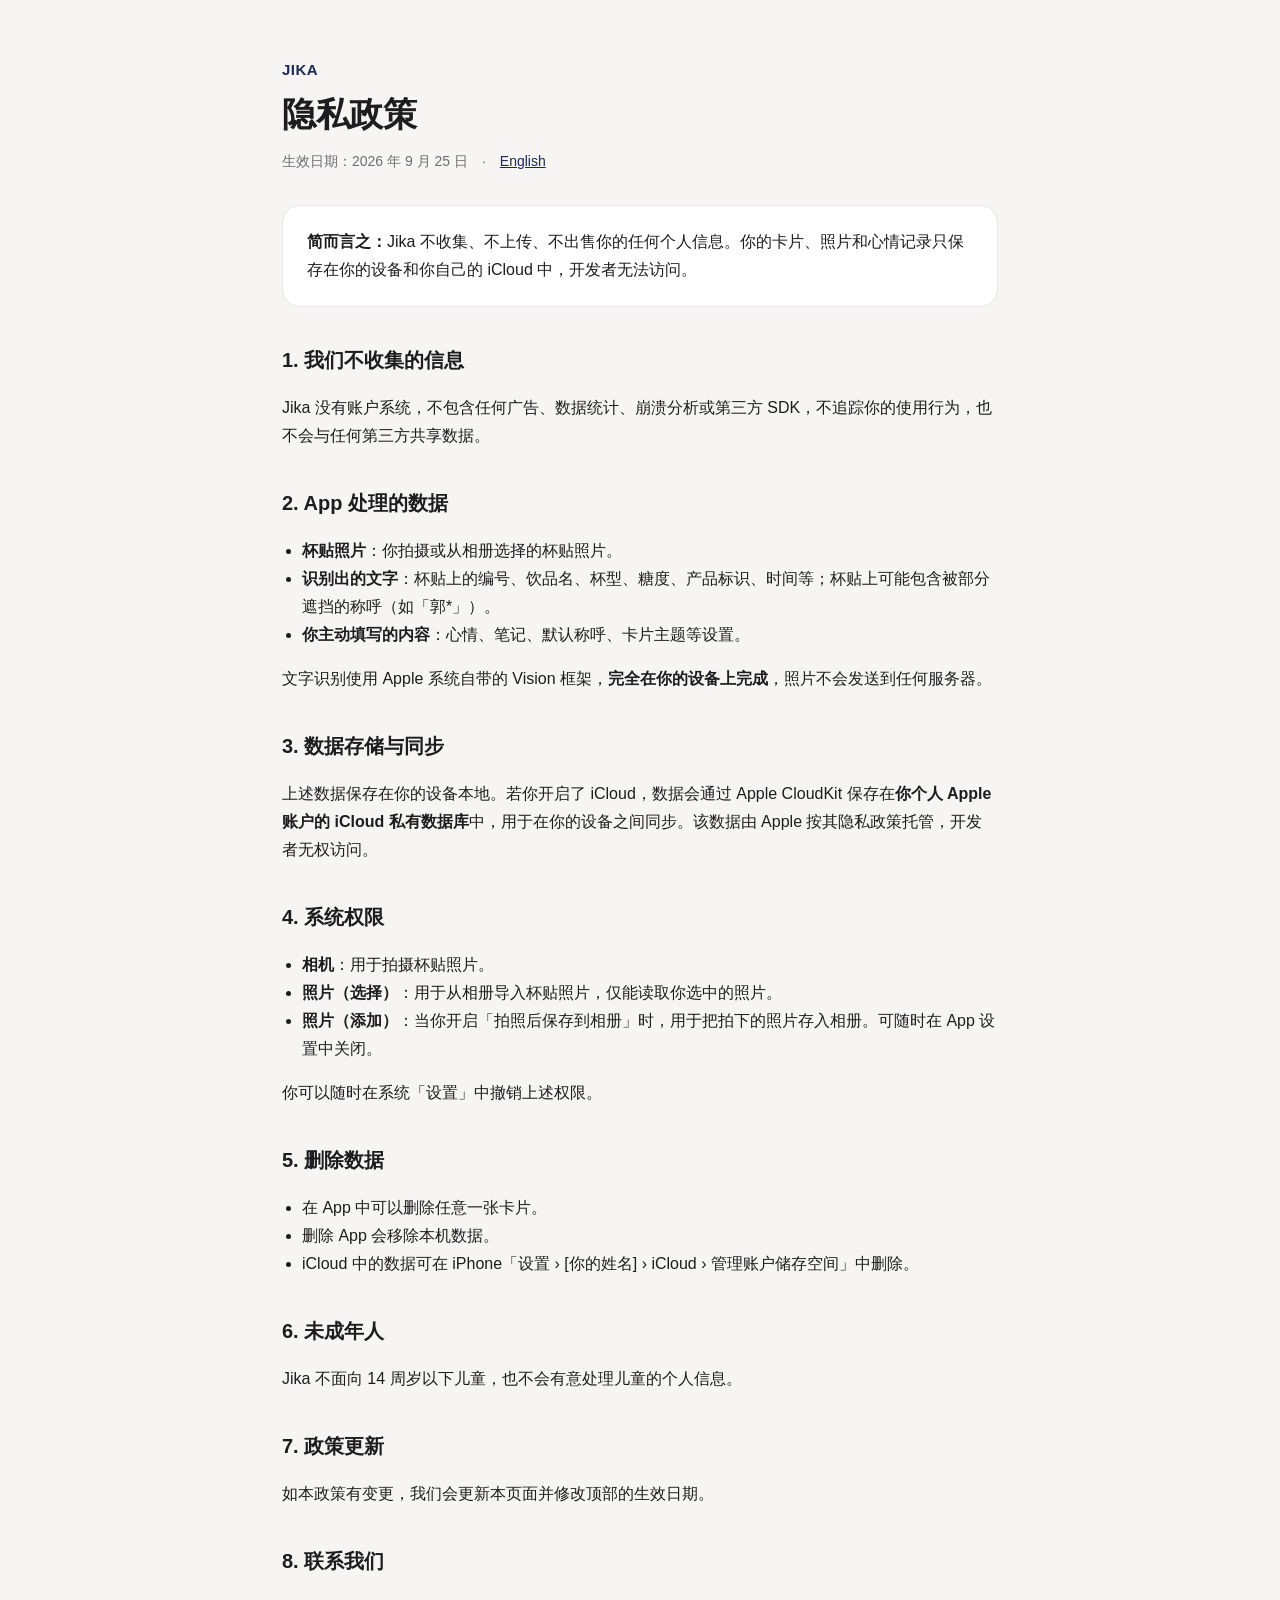
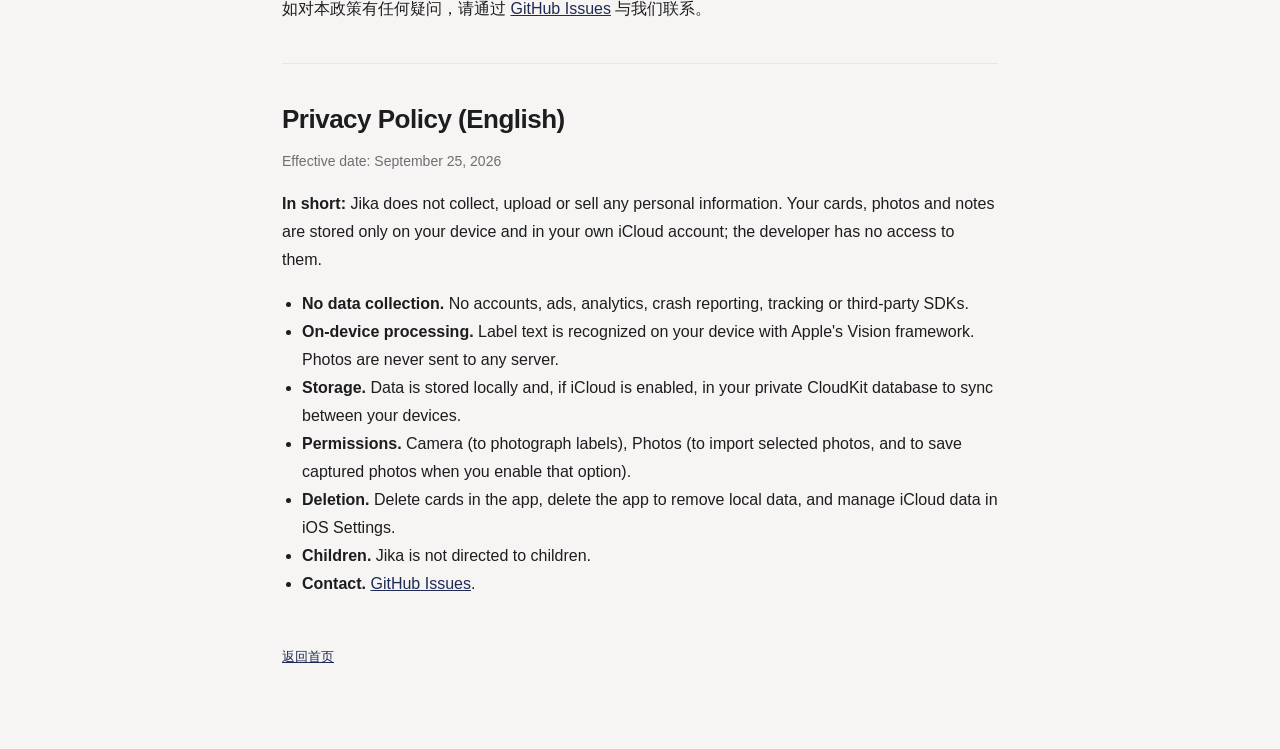
==== privacy.html @ 381db235 "Add Jika public site: home, privacy policy, terms Co-Authored-By: Claude Opus 5.5 <noreply@anthropic" ====
<!doctype html>
<html lang="zh-CN"><head><meta charset="utf-8"><meta name="viewport" content="width=device-width,initial-scale=1">
<title>隐私政策 · Jika</title><link rel="stylesheet" href="style.css"></head>
<body><main>
<header><a class="brand" href="./">JIKA</a>
<h1>隐私政策</h1>
<p class="muted">生效日期：2026 年 9 月 25 日　·　<a href="#en">English</a></p>
</header>

<div class="card"><b>简而言之：</b>Jika 不收集、不上传、不出售你的任何个人信息。你的卡片、照片和心情记录只保存在你的设备和你自己的 iCloud 中，开发者无法访问。</div>

<h2>1. 我们不收集的信息</h2>
<p>Jika 没有账户系统，不包含任何广告、数据统计、崩溃分析或第三方 SDK，不追踪你的使用行为，也不会与任何第三方共享数据。</p>

<h2>2. App 处理的数据</h2>
<ul>
<li><b>杯贴照片</b>：你拍摄或从相册选择的杯贴照片。</li>
<li><b>识别出的文字</b>：杯贴上的编号、饮品名、杯型、糖度、产品标识、时间等；杯贴上可能包含被部分遮挡的称呼（如「郭*」）。</li>
<li><b>你主动填写的内容</b>：心情、笔记、默认称呼、卡片主题等设置。</li>
</ul>
<p>文字识别使用 Apple 系统自带的 Vision 框架，<b>完全在你的设备上完成</b>，照片不会发送到任何服务器。</p>

<h2>3. 数据存储与同步</h2>
<p>上述数据保存在你的设备本地。若你开启了 iCloud，数据会通过 Apple CloudKit 保存在<b>你个人 Apple 账户的 iCloud 私有数据库</b>中，用于在你的设备之间同步。该数据由 Apple 按其隐私政策托管，开发者无权访问。</p>

<h2>4. 系统权限</h2>
<ul>
<li><b>相机</b>：用于拍摄杯贴照片。</li>
<li><b>照片（选择）</b>：用于从相册导入杯贴照片，仅能读取你选中的照片。</li>
<li><b>照片（添加）</b>：当你开启「拍照后保存到相册」时，用于把拍下的照片存入相册。可随时在 App 设置中关闭。</li>
</ul>
<p>你可以随时在系统「设置」中撤销上述权限。</p>

<h2>5. 删除数据</h2>
<ul>
<li>在 App 中可以删除任意一张卡片。</li>
<li>删除 App 会移除本机数据。</li>
<li>iCloud 中的数据可在 iPhone「设置 › [你的姓名] › iCloud › 管理账户储存空间」中删除。</li>
</ul>

<h2>6. 未成年人</h2>
<p>Jika 不面向 14 周岁以下儿童，也不会有意处理儿童的个人信息。</p>

<h2>7. 政策更新</h2>
<p>如本政策有变更，我们会更新本页面并修改顶部的生效日期。</p>

<h2>8. 联系我们</h2>
<p>如对本政策有任何疑问，请通过 <a href="https://github.com/eatlei/jika-app/issues">GitHub Issues</a> 与我们联系。</p>

<hr>
<h1 id="en" style="font-size:26px">Privacy Policy (English)</h1>
<p class="muted">Effective date: September 25, 2026</p>
<p><b>In short:</b> Jika does not collect, upload or sell any personal information. Your cards, photos and notes are stored only on your device and in your own iCloud account; the developer has no access to them.</p>
<ul>
<li><b>No data collection.</b> No accounts, ads, analytics, crash reporting, tracking or third‑party SDKs.</li>
<li><b>On‑device processing.</b> Label text is recognized on your device with Apple's Vision framework. Photos are never sent to any server.</li>
<li><b>Storage.</b> Data is stored locally and, if iCloud is enabled, in your private CloudKit database to sync between your devices.</li>
<li><b>Permissions.</b> Camera (to photograph labels), Photos (to import selected photos, and to save captured photos when you enable that option).</li>
<li><b>Deletion.</b> Delete cards in the app, delete the app to remove local data, and manage iCloud data in iOS Settings.</li>
<li><b>Children.</b> Jika is not directed to children.</li>
<li><b>Contact.</b> <a href="https://github.com/eatlei/jika-app/issues">GitHub Issues</a>.</li>
</ul>
<footer><a href="./">返回首页</a></footer>
</main></body></html>
---- style.css ----
:root{--bg:#f6f5f3;--fg:#1d1d1f;--muted:#6e6e73;--card:#fff;--line:#e5e5ea;--accent:#1e2a55}
@media (prefers-color-scheme:dark){:root{--bg:#0d0d12;--fg:#f5f5f7;--muted:#a1a1a6;--card:#1c1c22;--line:#2c2c34;--accent:#9fb3ff}}
*{box-sizing:border-box}
body{margin:0;background:var(--bg);color:var(--fg);font:16px/1.75 -apple-system,BlinkMacSystemFont,"PingFang SC","Helvetica Neue",sans-serif}
main{max-width:760px;margin:0 auto;padding:56px 22px 80px}
header{margin-bottom:32px}
.brand{font-weight:800;font-size:15px;letter-spacing:.5px;color:var(--accent);text-decoration:none}
h1{font-size:34px;line-height:1.2;margin:10px 0 6px;letter-spacing:-.5px}
h2{font-size:20px;margin:36px 0 8px}
p,li{color:var(--fg)}
.muted{color:var(--muted);font-size:14px}
.card{background:var(--card);border:1px solid var(--line);border-radius:18px;padding:22px 24px;margin:18px 0}
ul{padding-left:20px}
a{color:var(--accent)}
nav a{margin-right:18px;font-size:15px}
hr{border:none;border-top:1px solid var(--line);margin:40px 0}
footer{margin-top:48px;font-size:13px;color:var(--muted)}
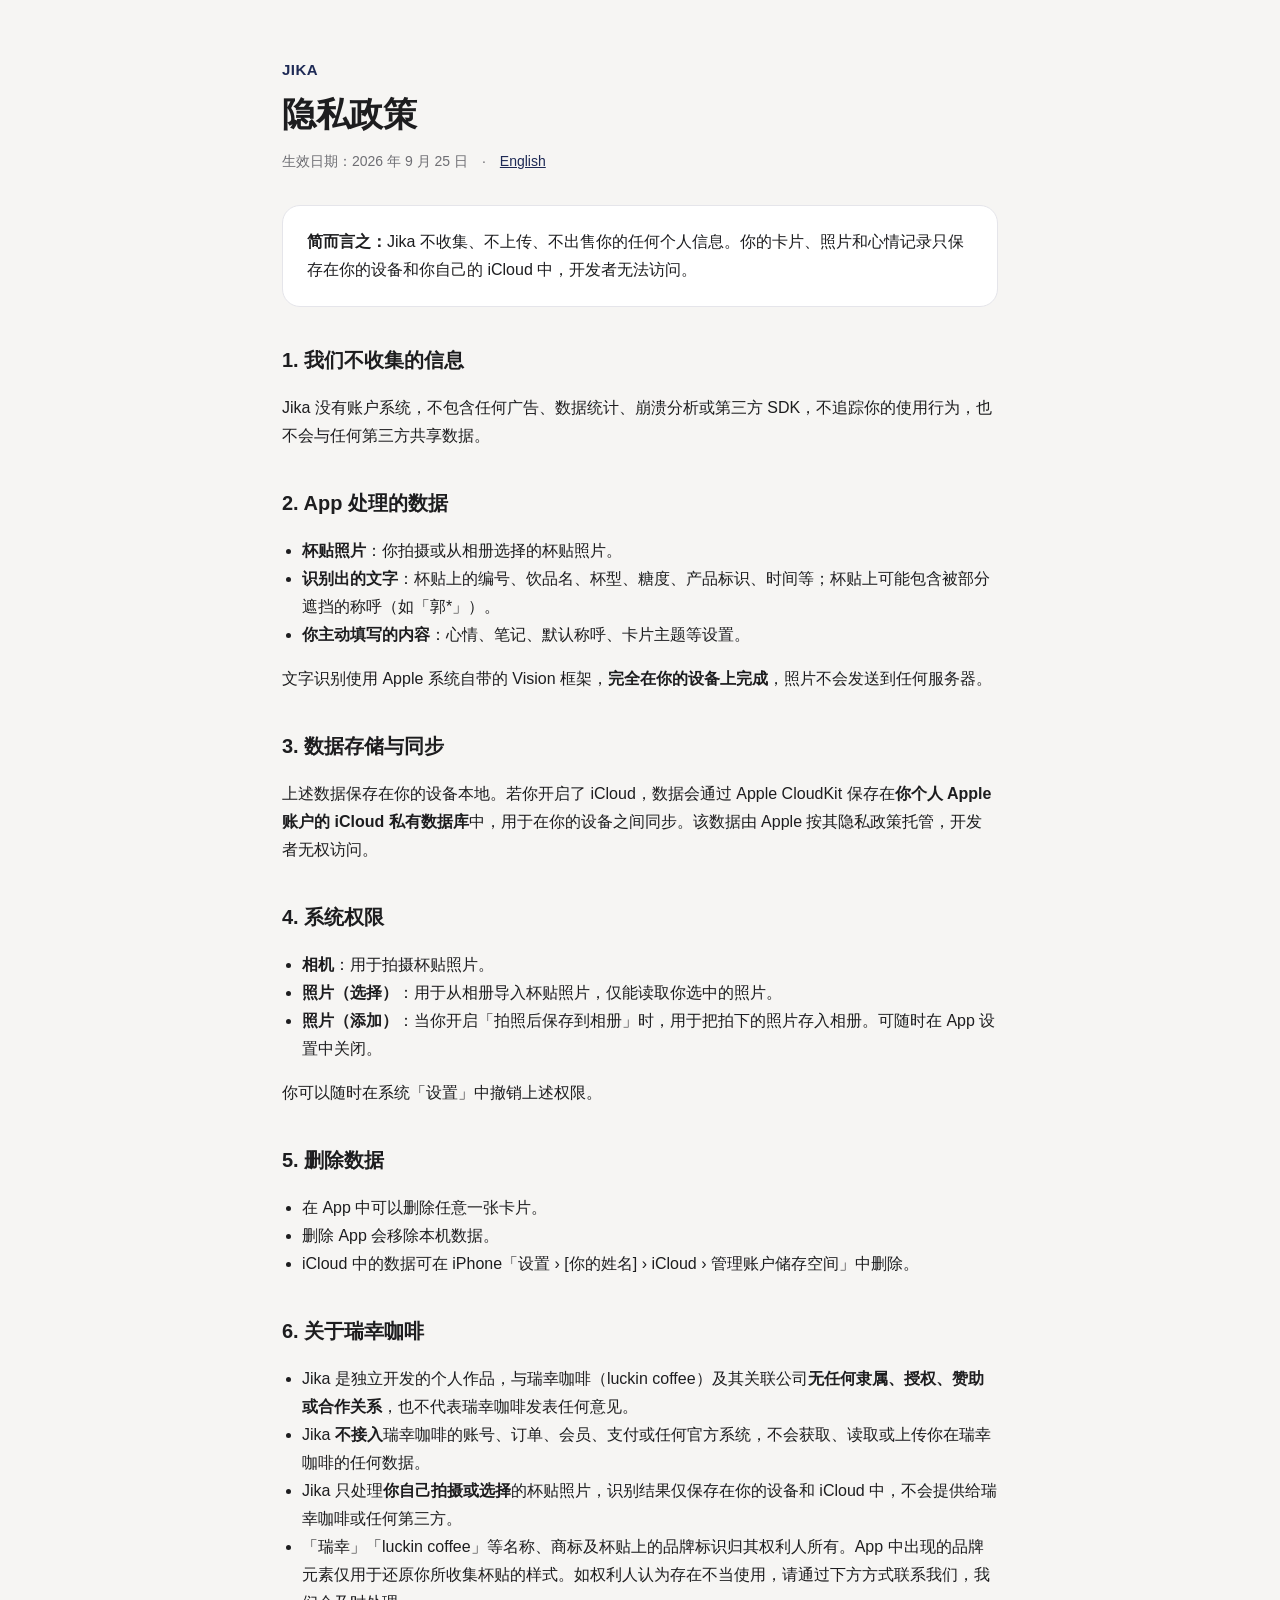
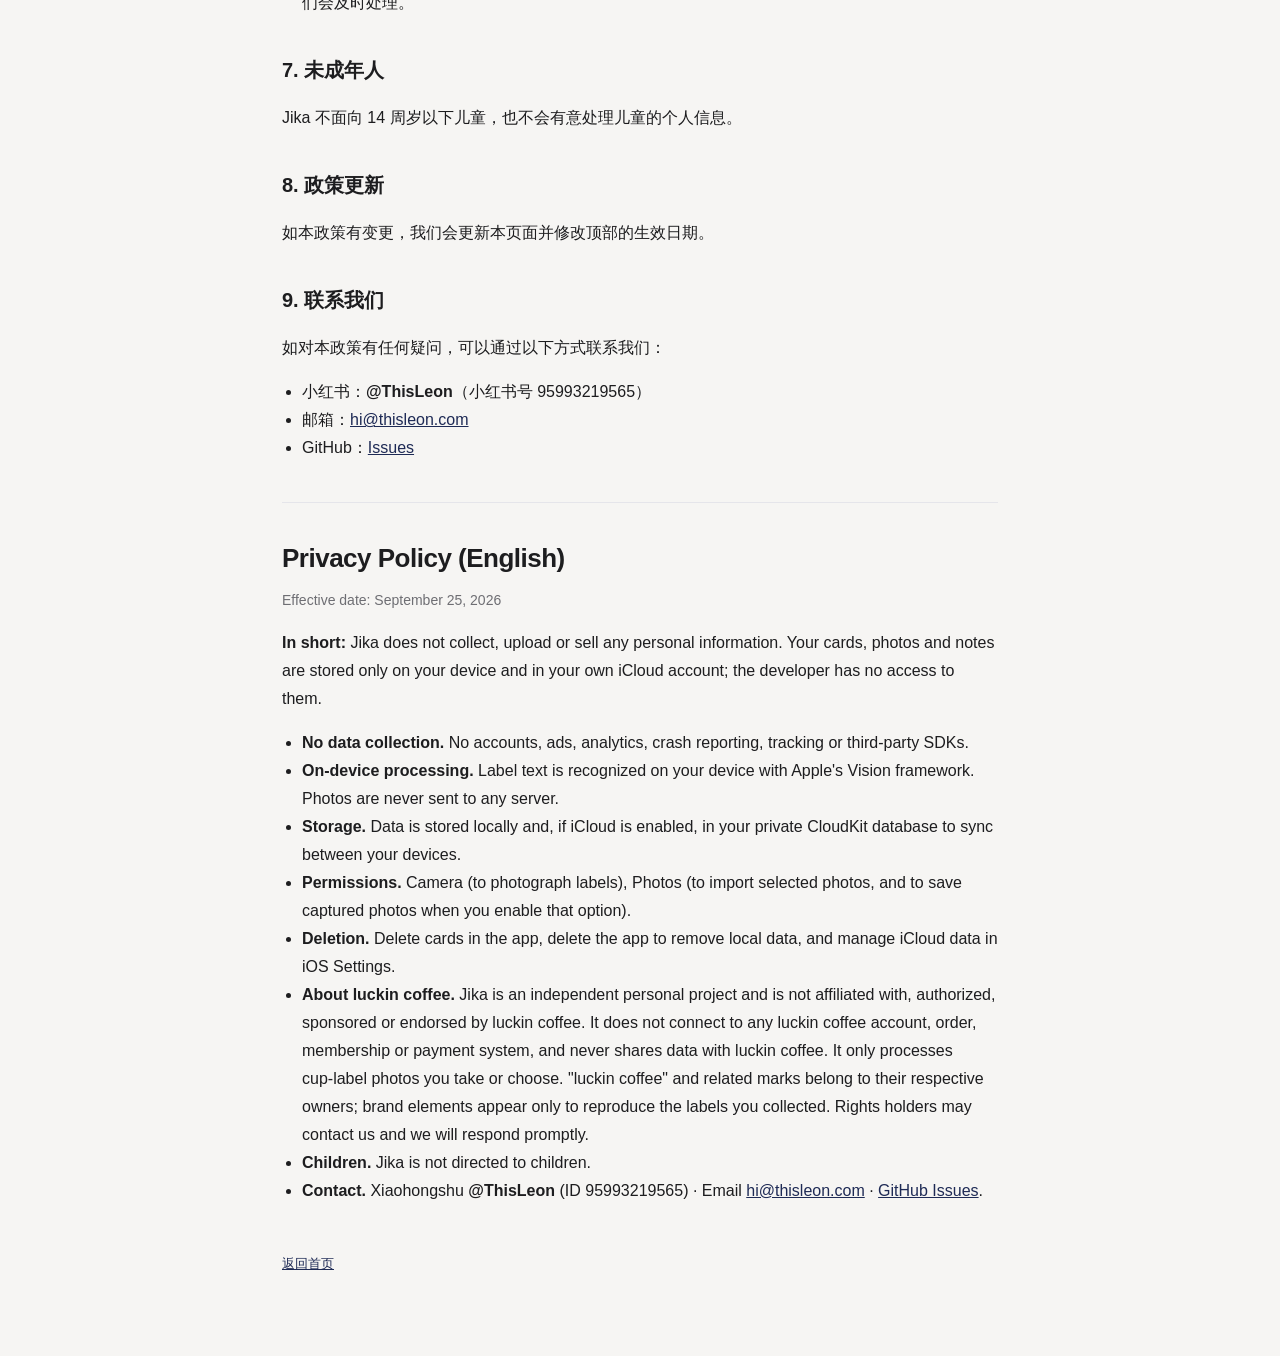
==== commit a92550b1: "Add luckin coffee disclaimer and Xiaohongshu/email contacts Co-Authored-By: Claude Opus 5.5 <noreply" ====
--- a/privacy.html
+++ b/privacy.html
@@ -38,14 +38,27 @@
 <li>iCloud 中的数据可在 iPhone「设置 › [你的姓名] › iCloud › 管理账户储存空间」中删除。</li>
 </ul>
 
-<h2>6. 未成年人</h2>
+<h2>6. 关于瑞幸咖啡</h2>
+<ul>
+<li>Jika 是独立开发的个人作品，与瑞幸咖啡（luckin coffee）及其关联公司<b>无任何隶属、授权、赞助或合作关系</b>，也不代表瑞幸咖啡发表任何意见。</li>
+<li>Jika <b>不接入</b>瑞幸咖啡的账号、订单、会员、支付或任何官方系统，不会获取、读取或上传你在瑞幸咖啡的任何数据。</li>
+<li>Jika 只处理<b>你自己拍摄或选择</b>的杯贴照片，识别结果仅保存在你的设备和 iCloud 中，不会提供给瑞幸咖啡或任何第三方。</li>
+<li>「瑞幸」「luckin coffee」等名称、商标及杯贴上的品牌标识归其权利人所有。App 中出现的品牌元素仅用于还原你所收集杯贴的样式。如权利人认为存在不当使用，请通过下方方式联系我们，我们会及时处理。</li>
+</ul>
+
+<h2>7. 未成年人</h2>
 <p>Jika 不面向 14 周岁以下儿童，也不会有意处理儿童的个人信息。</p>
 
-<h2>7. 政策更新</h2>
+<h2>8. 政策更新</h2>
 <p>如本政策有变更，我们会更新本页面并修改顶部的生效日期。</p>
 
-<h2>8. 联系我们</h2>
-<p>如对本政策有任何疑问，请通过 <a href="https://github.com/eatlei/jika-app/issues">GitHub Issues</a> 与我们联系。</p>
+<h2>9. 联系我们</h2>
+<p>如对本政策有任何疑问，可以通过以下方式联系我们：</p>
+<ul>
+<li>小红书：<b>@ThisLeon</b>（小红书号 95993219565）</li>
+<li>邮箱：<a href="mailto:hi@thisleon.com">hi@thisleon.com</a></li>
+<li>GitHub：<a href="https://github.com/eatlei/jika-app/issues">Issues</a></li>
+</ul>
 
 <hr>
 <h1 id="en" style="font-size:26px">Privacy Policy (English)</h1>
@@ -57,8 +70,9 @@
 <li><b>Storage.</b> Data is stored locally and, if iCloud is enabled, in your private CloudKit database to sync between your devices.</li>
 <li><b>Permissions.</b> Camera (to photograph labels), Photos (to import selected photos, and to save captured photos when you enable that option).</li>
 <li><b>Deletion.</b> Delete cards in the app, delete the app to remove local data, and manage iCloud data in iOS Settings.</li>
+<li><b>About luckin coffee.</b> Jika is an independent personal project and is not affiliated with, authorized, sponsored or endorsed by luckin coffee. It does not connect to any luckin coffee account, order, membership or payment system, and never shares data with luckin coffee. It only processes cup‑label photos you take or choose. "luckin coffee" and related marks belong to their respective owners; brand elements appear only to reproduce the labels you collected. Rights holders may contact us and we will respond promptly.</li>
 <li><b>Children.</b> Jika is not directed to children.</li>
-<li><b>Contact.</b> <a href="https://github.com/eatlei/jika-app/issues">GitHub Issues</a>.</li>
+<li><b>Contact.</b> Xiaohongshu <b>@ThisLeon</b> (ID 95993219565) · Email <a href="mailto:hi@thisleon.com">hi@thisleon.com</a> · <a href="https://github.com/eatlei/jika-app/issues">GitHub Issues</a>.</li>
 </ul>
 <footer><a href="./">返回首页</a></footer>
 </main></body></html>
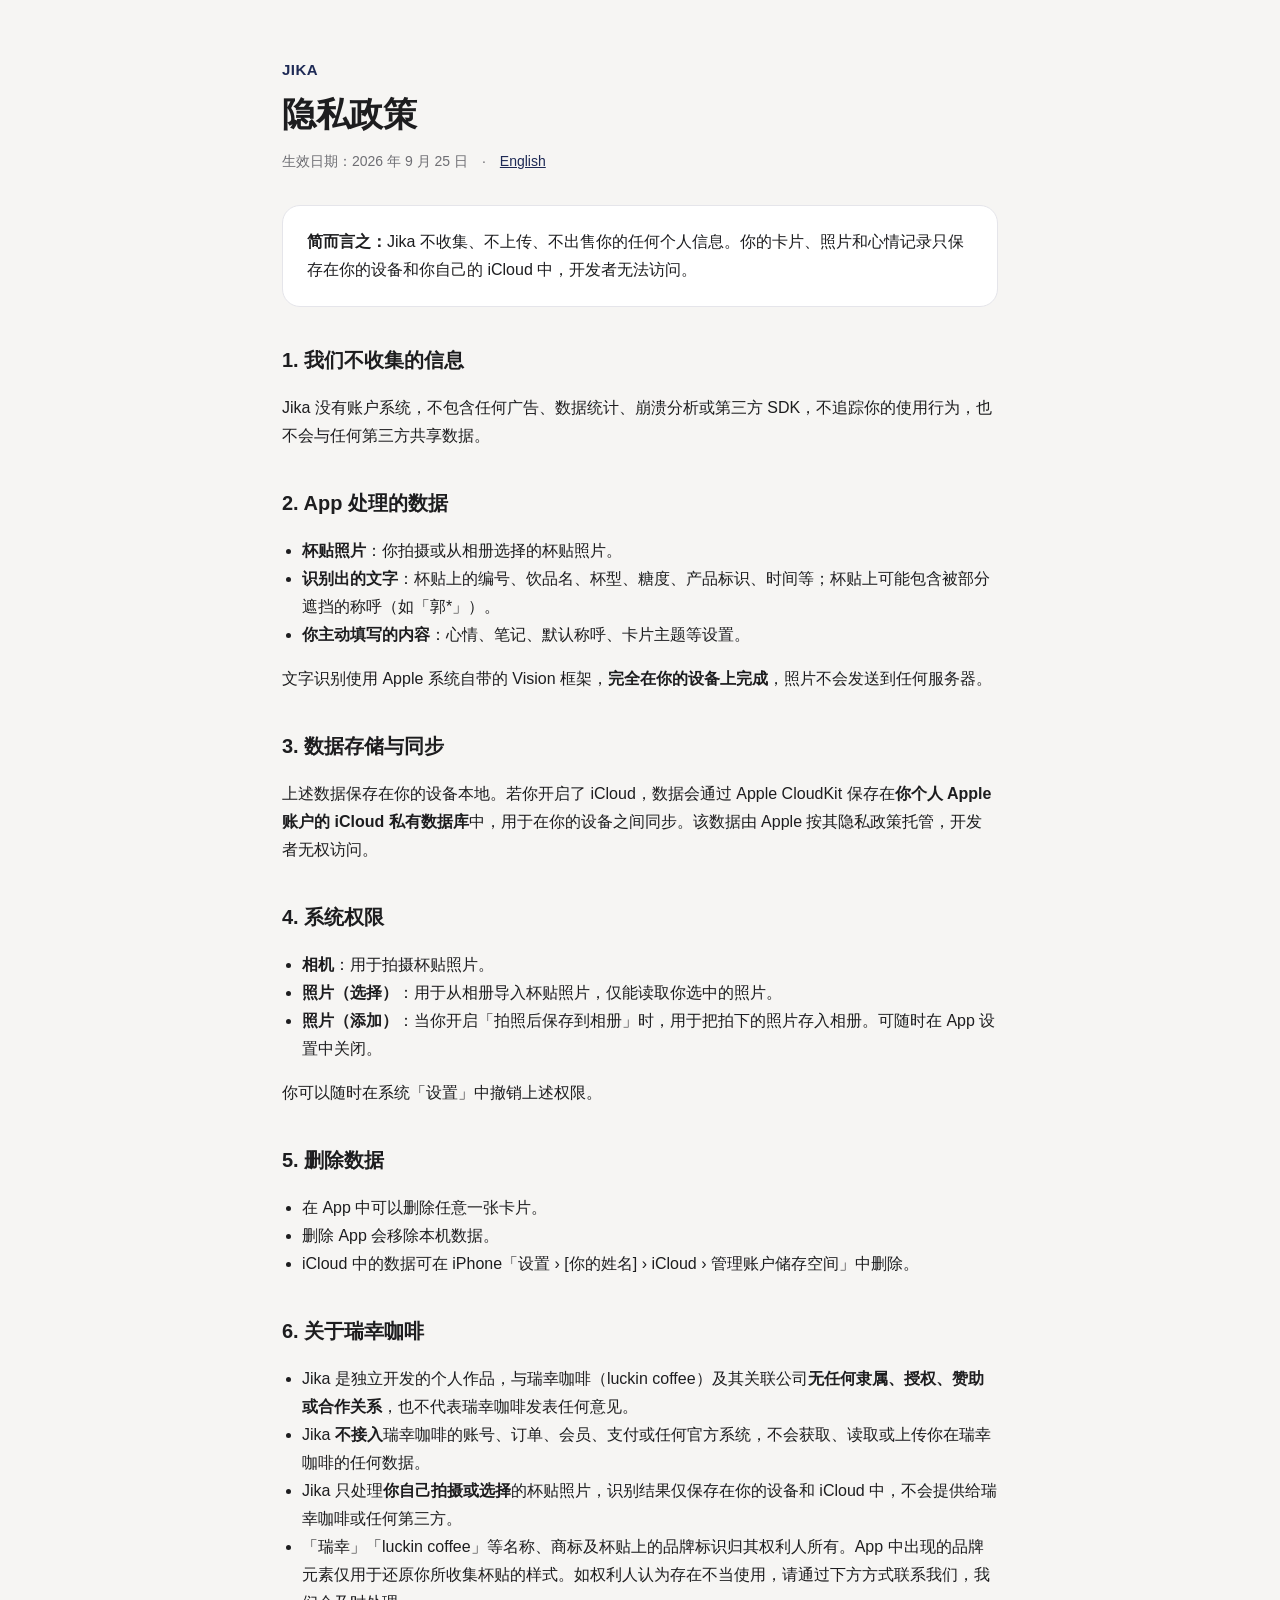
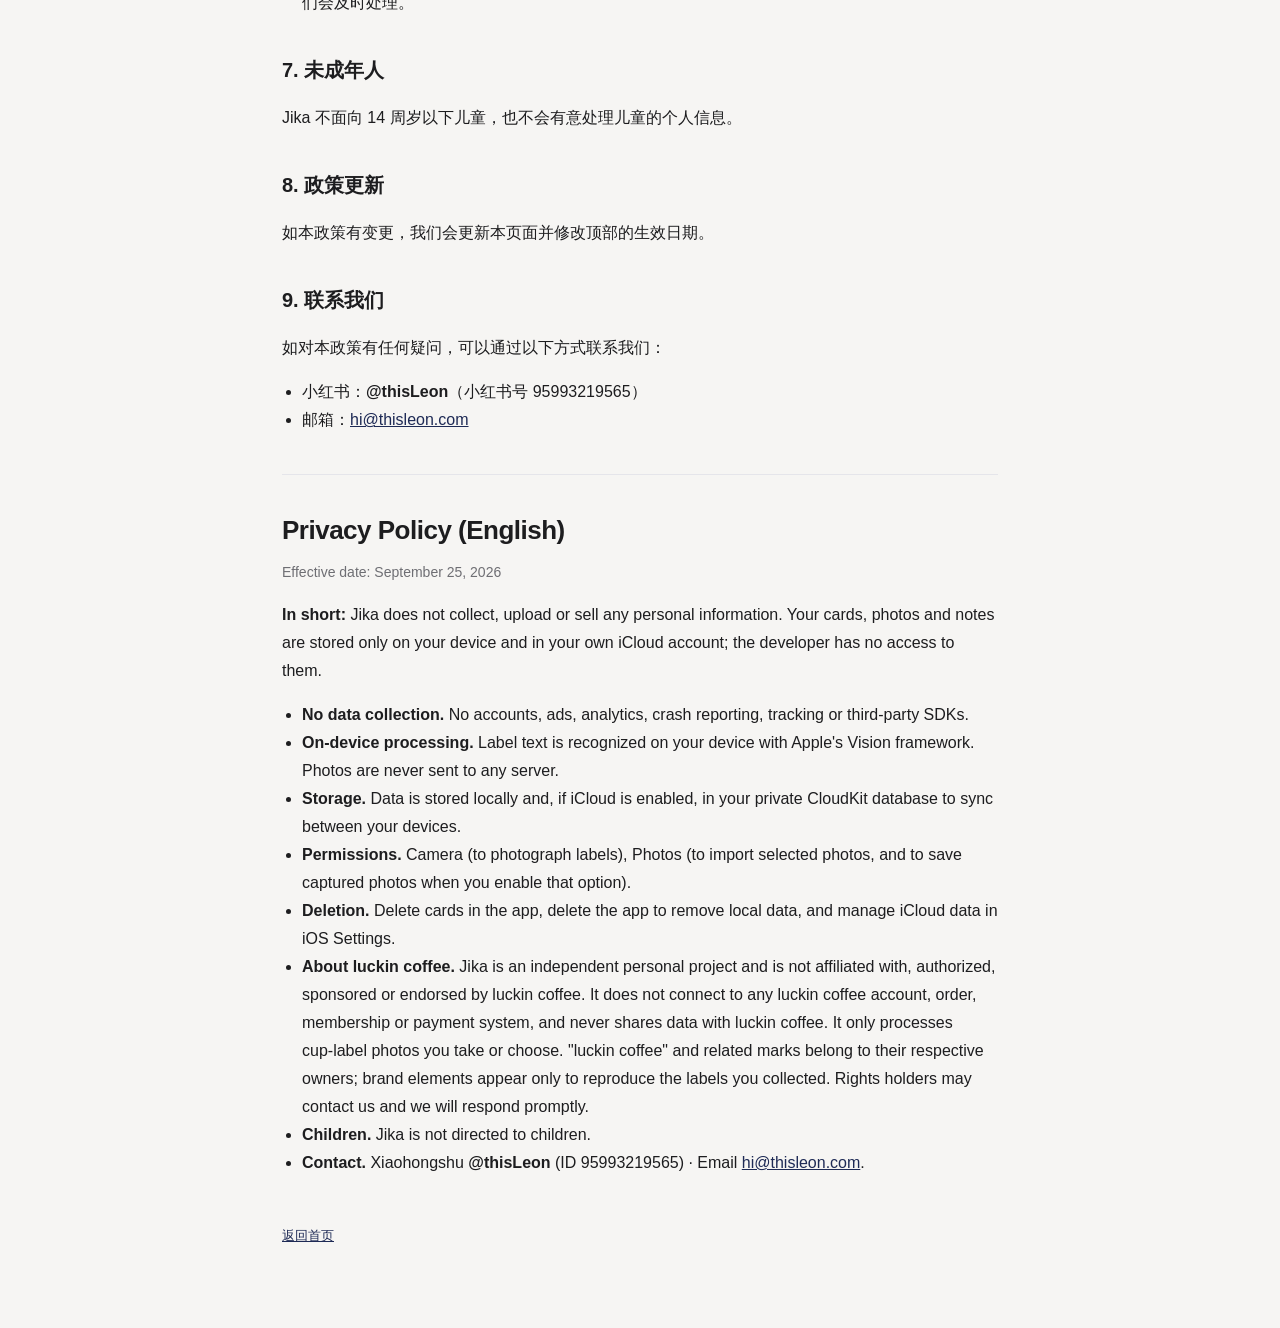
==== commit 1a617200: "Remove GitHub from contact options Co-Authored-By: Claude Opus 5.5 <noreply@anthropic.com>" ====
--- a/privacy.html
+++ b/privacy.html
@@ -55,9 +55,8 @@
 <h2>9. 联系我们</h2>
 <p>如对本政策有任何疑问，可以通过以下方式联系我们：</p>
 <ul>
-<li>小红书：<b>@ThisLeon</b>（小红书号 95993219565）</li>
+<li>小红书：<b>@thisLeon</b>（小红书号 95993219565）</li>
 <li>邮箱：<a href="mailto:hi@thisleon.com">hi@thisleon.com</a></li>
-<li>GitHub：<a href="https://github.com/eatlei/jika-app/issues">Issues</a></li>
 </ul>
 
 <hr>
@@ -72,7 +71,7 @@
 <li><b>Deletion.</b> Delete cards in the app, delete the app to remove local data, and manage iCloud data in iOS Settings.</li>
 <li><b>About luckin coffee.</b> Jika is an independent personal project and is not affiliated with, authorized, sponsored or endorsed by luckin coffee. It does not connect to any luckin coffee account, order, membership or payment system, and never shares data with luckin coffee. It only processes cup‑label photos you take or choose. "luckin coffee" and related marks belong to their respective owners; brand elements appear only to reproduce the labels you collected. Rights holders may contact us and we will respond promptly.</li>
 <li><b>Children.</b> Jika is not directed to children.</li>
-<li><b>Contact.</b> Xiaohongshu <b>@ThisLeon</b> (ID 95993219565) · Email <a href="mailto:hi@thisleon.com">hi@thisleon.com</a> · <a href="https://github.com/eatlei/jika-app/issues">GitHub Issues</a>.</li>
+<li><b>Contact.</b> Xiaohongshu <b>@thisLeon</b> (ID 95993219565) · Email <a href="mailto:hi@thisleon.com">hi@thisleon.com</a>.</li>
 </ul>
 <footer><a href="./">返回首页</a></footer>
 </main></body></html>
